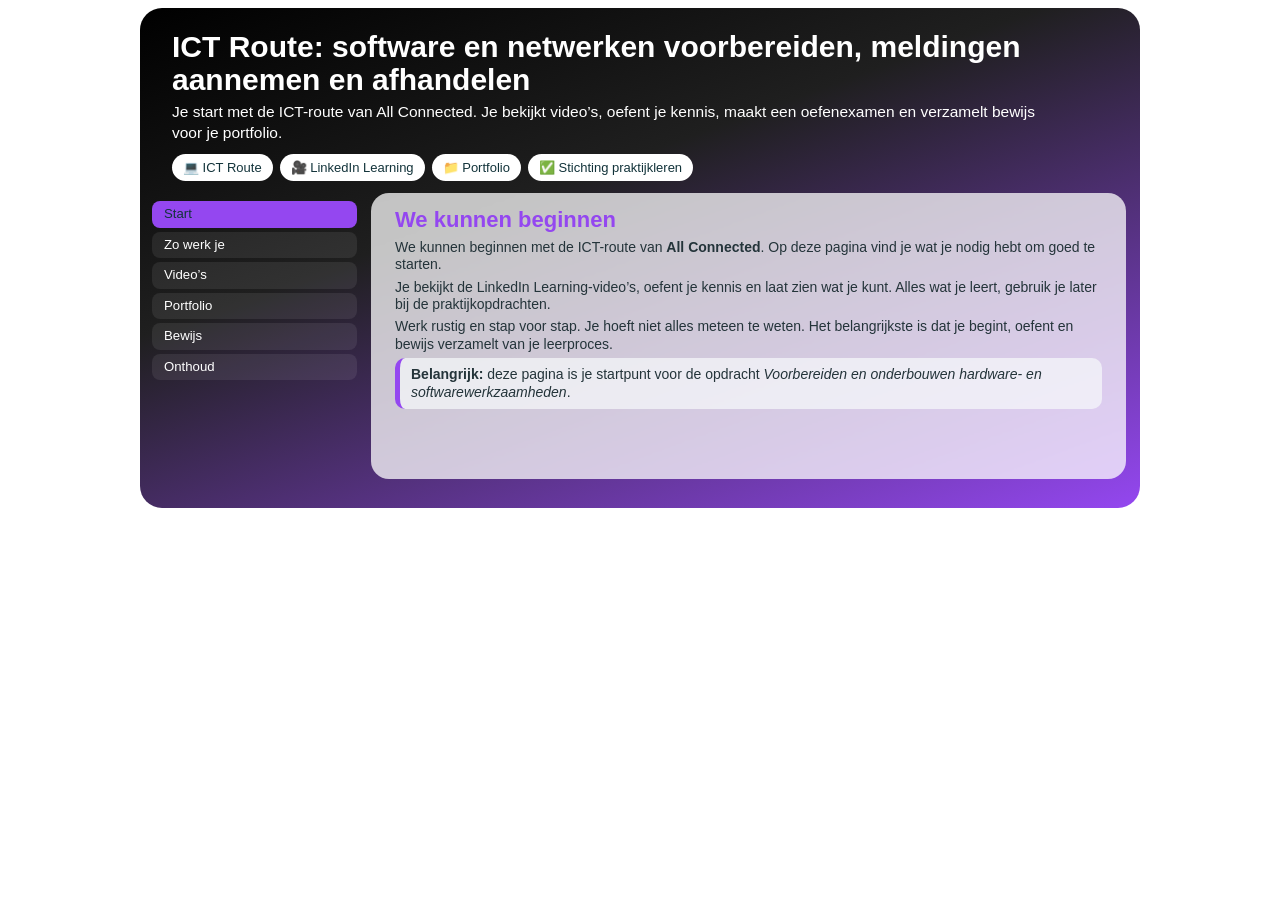
==== connectedlinked.html @ fda85d9c "Add files via upload" ====
<!DOCTYPE html>
<html lang="nl">
<head>
<meta charset="UTF-8">
<title>ICT Route - Voorbereiden en onderbouwen</title>

<style>
* {
  box-sizing: border-box;
}

.tab-wrapper {
  width: 1000px;
  height: 500px;
  margin: 0 auto;
  font-family: Arial, sans-serif;
  overflow: hidden;
  border-radius: 22px;
  background: linear-gradient(160deg, #000000 0%, #1f1f1f 38%, #9447F0 100%);
}

.banner {
  height: 145px;
  box-sizing: border-box;
  background: transparent;
  border-radius: 22px 22px 0 0;
  color: white;
  padding: 22px 32px 16px;
}

.banner h1 {
  margin: 0 0 6px;
  font-size: 30px;
  line-height: 1.1;
  color: white;
}

.banner p {
  margin: 0;
  font-size: 15.5px;
  line-height: 1.35;
  max-width: 870px;
  color: white;
}

.chips {
  display: flex;
  gap: 7px;
  flex-wrap: wrap;
  margin-top: 10px;
}

.chips span {
  background: white;
  color: #12333a;
  border-radius: 999px;
  padding: 6px 11px;
  font-size: 13px;
}

.tab-page {
  height: 355px;
  display: flex;
  gap: 12px;
  border: none;
  border-radius: 0 0 22px 22px;
  overflow: hidden;
  background: transparent;
  padding: 0 14px 14px 0;
}

.tab-menu {
  flex: 0 0 205px;
  width: 205px;
  background: transparent;
  padding: 8px 0 10px 12px;
  overflow: hidden;
  position: relative;
  z-index: 2;
}

.tab-button {
  width: 100%;
  display: block;
  border: none;
  background: rgba(255,255,255,0.08);
  color: white;
  text-align: left;
  padding: 6px 12px;
  margin-bottom: 4px;
  border-radius: 8px;
  cursor: pointer;
  font-size: 13.2px;
  line-height: 1.1;
}

.tab-button:hover,
.tab-button.active {
  background: #9447F0;
  color: #12333a;
}

.tab-content-area {
  flex: 1 1 auto;
  min-width: 0;
  height: 341px;
  padding: 14px 24px;
  overflow-y: hidden;
  background: rgba(255,255,255,0.74);
  border-radius: 18px;
  backdrop-filter: blur(1px);
  position: relative;
  z-index: 1;
}

.tab-content {
  display: none;
}

.tab-content.active {
  display: block;
}

.tab-content h2 {
  color: #9447F0;
  margin: 0 0 6px;
  font-size: 22px;
}

.tab-content p {
  font-size: 14px;
  line-height: 1.24;
  margin: 0 0 5px;
  color: #24343a;
}

.tab-content ul,
.tab-content ol {
  margin: 4px 0 6px 20px;
  padding: 0;
}

.tab-content li {
  font-size: 14px;
  line-height: 1.22;
  margin-bottom: 3px;
  color: #24343a;
}

.note,
.info {
  background: rgba(247,250,251,0.72);
  border-left: 5px solid #9447F0;
  padding: 8px 11px;
  border-radius: 10px;
  color: #24343a;
  margin: 7px 0;
  font-size: 14px;
  line-height: 1.22;
}

.action-link {
  display: inline-block;
  background: #9447F0;
  color: #12333a;
  text-decoration: none;
  border-radius: 999px;
  padding: 7px 13px;
  font-weight: bold;
  font-size: 13.5px;
  margin-top: 4px;
}

.action-link:hover {
  background:  #E5C7FE;
  color: #12333a;
}

.badge {
  display: inline-block;
  background: #1e7e8f;
  color: white;
  border-radius: 999px;
  padding: 5px 10px;
  font-size: 12.5px;
  margin-bottom: 4px;
}


/* Voorkomt dat vlakken over elkaar heen schuiven of content wordt afgesneden */
.tab-wrapper {
  width: min(1000px, 100%);
  min-height: 500px;
  height: auto;
}

.banner {
  min-height: 145px;
  height: auto;
}

.tab-page {
  min-height: 355px;
  height: auto;
  align-items: stretch;
  padding: 0 14px 14px 12px;
  gap: 14px;
  overflow: visible;
}

.tab-menu {
  flex: 0 0 205px;
  width: 205px;
  padding-left: 0;
  overflow: visible;
}

.tab-content-area {
  flex: 1 1 auto;
  min-width: 0;
  height: auto;
  min-height: 341px;
  max-height: none;
  overflow-y: auto;
  margin: 0;
}

.tab-button {
  position: relative;
  z-index: 3;
}



/* Aanpassing: onderste sectie (menu + wit tekstvlak) verder omlaag, zonder de banner te wijzigen */
.tab-wrapper {
  width: min(1000px, 100%);
  height: 500px;
  min-height: 0;
  overflow: hidden;
}

.banner {
  height: 145px;
  min-height: 0;
}

.tab-page {
  height: 300px;
  min-height: 0;
  margin-top: 40px;
  align-items: stretch;
  padding: 0 14px 14px 12px;
  gap: 14px;
  overflow: hidden;
}

.tab-menu {
  flex: 0 0 205px;
  width: 205px;
  padding-left: 0;
  overflow: visible;
}

.tab-content-area {
  flex: 1 1 auto;
  min-width: 0;
  height: 286px;
  min-height: 0;
  max-height: 286px;
  overflow: hidden;
  margin: 0;
}

@media (max-width: 760px) {
  .tab-page {
    flex-direction: column;
    padding: 0 12px 14px;
  }

  .tab-menu {
    width: 100%;
    flex: 0 0 auto;
    display: flex;
    flex-wrap: wrap;
    gap: 6px;
    padding: 8px 0 0;
  }

  .tab-button {
    width: auto;
    margin-bottom: 0;
  }
}

</style>
</head>

<body>

<div class="tab-wrapper">

  <section class="banner">
    <h1>ICT Route: software en netwerken voorbereiden, meldingen aannemen en afhandelen</h1>
    <p>Je start met de ICT-route van All Connected. Je bekijkt video’s, oefent je kennis, maakt een oefenexamen en verzamelt bewijs voor je portfolio.</p>

    <div class="chips">
      <span>💻 ICT Route</span>
      <span>🎥 LinkedIn Learning</span>
      <span>📁 Portfolio</span>
      <span>✅ Stichting praktijkleren</span>
    </div>
  </section>

  <div class="tab-page">
    <div class="tab-menu">
      <button class="tab-button active" onclick="openTab(event, 'start')">Start</button>
      <button class="tab-button" onclick="openTab(event, 'werken')">Zo werk je</button>
      <button class="tab-button" onclick="openTab(event, 'videos')">Video’s</button>
      <button class="tab-button" onclick="openTab(event, 'portfolio')">Portfolio</button>
      <button class="tab-button" onclick="openTab(event, 'bewijs')">Bewijs</button>
      <button class="tab-button" onclick="openTab(event, 'onthoud')">Onthoud</button>
    </div>

    <div class="tab-content-area">

      <div id="start" class="tab-content active">
        <h2>We kunnen beginnen</h2>
        <p>We kunnen beginnen met de ICT-route van <strong>All Connected</strong>. Op deze pagina vind je wat je nodig hebt om goed te starten.</p>
        <p>Je bekijkt de LinkedIn Learning-video’s, oefent je kennis en laat zien wat je kunt. Alles wat je leert, gebruik je later bij de praktijkopdrachten.</p>
        <p>Werk rustig en stap voor stap. Je hoeft niet alles meteen te weten. Het belangrijkste is dat je begint, oefent en bewijs verzamelt van je leerproces.</p>
        <p class="note"><strong>Belangrijk:</strong> deze pagina is je startpunt voor de opdracht <em>Voorbereiden en onderbouwen hardware- en softwarewerkzaamheden</em>.</p>
      </div>

      <div id="werken" class="tab-content">
        <h2>Zo werk je met deze pagina</h2>
        <p>Gebruik deze pagina als routekaart. Je gaat niet alleen kijken, maar ook actief verwerken wat je leert.</p>
        <ol>
          <li>Bekijk een stukje theorie of video.</li>
          <li>Maak korte aantekeningen van wat je leert.</li>
          <li>Gebruik je kennis bij de praktijkopdrachten.</li>
          <li>Maak screenshots van je voortgang of resultaten.</li>
          <li>Zet belangrijke bewijzen en reflecties in je portfolio.</li>
        </ol>
        <p class="info"><strong>Tip:</strong> schrijf vooral dingen op die je later kunt gebruiken bij All Connected. Zo maak je de koppeling tussen theorie en praktijk.</p>
      </div>

      <div id="videos" class="tab-content">
        <h2>Start met de LinkedIn-video’s</h2>
        <p></p>
        <p>Bekijk de LinkedIn-video’s en gebruik wat je leert bij de opdrachten van All Connected.</p>
        <p>Maak tijdens het kijken korte aantekeningen. Schrijf vooral op welke begrippen, onderdelen of keuzes je later nodig hebt bij hardware- en softwarewerkzaamheden.</p>
        <p>Je hoeft niet alles in één keer te begrijpen. Kijk gericht, pauzeer wanneer nodig en noteer wat belangrijk is.</p>
        <p><a class="action-link" href="https://www.linkedin.com/learning/basisbeginselen-van-netwerken-de-basis-van-netwerken?contextUrn=urn%3Ali%3AlearningCollection%3A7441348246800850944&u=84048860" target="_blank" rel="noopener">Basisbeginselen van netwerken</a></p>
        <p><a class="action-link" href="https://www.linkedin.com/learning/learning-subnetting-2019?contextUrn=urn%3Ali%3AlearningCollection%3A7441348246800850944&u=84048860" target="_blank" rel="noopener">Subnetting leren</a></p>
        <p><a class="action-link" href="https://www.linkedin.com/learning/build-and-configure-networks-with-packet-tracer?contextUrn=urn%3Ali%3AlearningCollection%3A7441348246800850944&u=84048860" target="_blank" rel="noopener">Bouw en configureer netwerken met Packet Tracer</a></p>
      </div>

      <div id="portfolio" class="tab-content">
        <h2>Portfolio-tip</h2>
        <p>Maak screenshots van je voortgang, noteer wat je hebt geleerd en bewaar je resultaten. Zo laat je niet alleen zien wat je hebt gemaakt, maar ook hoe je hebt geleerd.</p>
        <p class="info"><strong>Tip:</strong> zet niet alleen het eindresultaat in je portfolio, maar ook bewijs van je leerproces.</p>
        <ul>
          <li>Screenshot van bekeken video’s.</li>
          <li>Screenshot van je oefenresultaat.</li>
          <li>Korte reflectie: wat heb je geleerd?</li>
          <li>Korte reflectie: wat wil je nog verbeteren?</li>
        </ul>
      </div>

      <div id="bewijs" class="tab-content">
        <h2>Wat bewaar je als bewijs?</h2>
        <p>Bewijs laat zien dat je actief hebt gewerkt aan de ICT-route. Verzamel daarom tijdens het werken meerdere soorten bewijs.</p>
        <ul>
          <li>Aantekeningen van de theorie of video’s.</li>
          <li>Screenshots van voortgang in LinkedIn Learning.</li>
          <li>Screenshots van het oefenexamen of oefenresultaat.</li>
          <li>Voorbeelden waarin je de theorie gebruikt bij een praktijkopdracht.</li>
          <li>Een korte reflectie op wat goed ging en wat je nog wilt oefenen.</li>
        </ul>
        <p>Bewaar je bewijs netjes, zodat je het later makkelijk kunt terugvinden en toevoegen aan je portfolio.</p>
      </div>

      <div id="onthoud" class="tab-content">
        <h2>Onthoud dit goed</h2>
        <p>Deze pagina is je startpunt. Begin rustig, werk stap voor stap en verzamel onderweg bewijs voor je portfolio.</p>
        <p>Oefenen hoort erbij. Je hoeft niet alles meteen te weten. Door video’s te bekijken, aantekeningen te maken en jezelf te testen, word je steeds zekerder.</p>
        <p>Gebruik wat je leert bij de opdrachten van All Connected. Zo laat je zien dat je theorie kunt koppelen aan echte ICT-werkzaamheden.</p>
        <p class="note"><strong>Belangrijk:</strong> werk actief mee, bewaar je bewijs en reflecteer kort op wat je hebt geleerd.</p>
      </div>

    </div>
  </div>
</div>

<script>
function openTab(event, tabId) {
  document.querySelectorAll(".tab-content").forEach(function(content) {
    content.classList.remove("active");
  });

  document.querySelectorAll(".tab-button").forEach(function(button) {
    button.classList.remove("active");
  });

  document.getElementById(tabId).classList.add("active");
  event.currentTarget.classList.add("active");
}
</script>

</body>
</html>
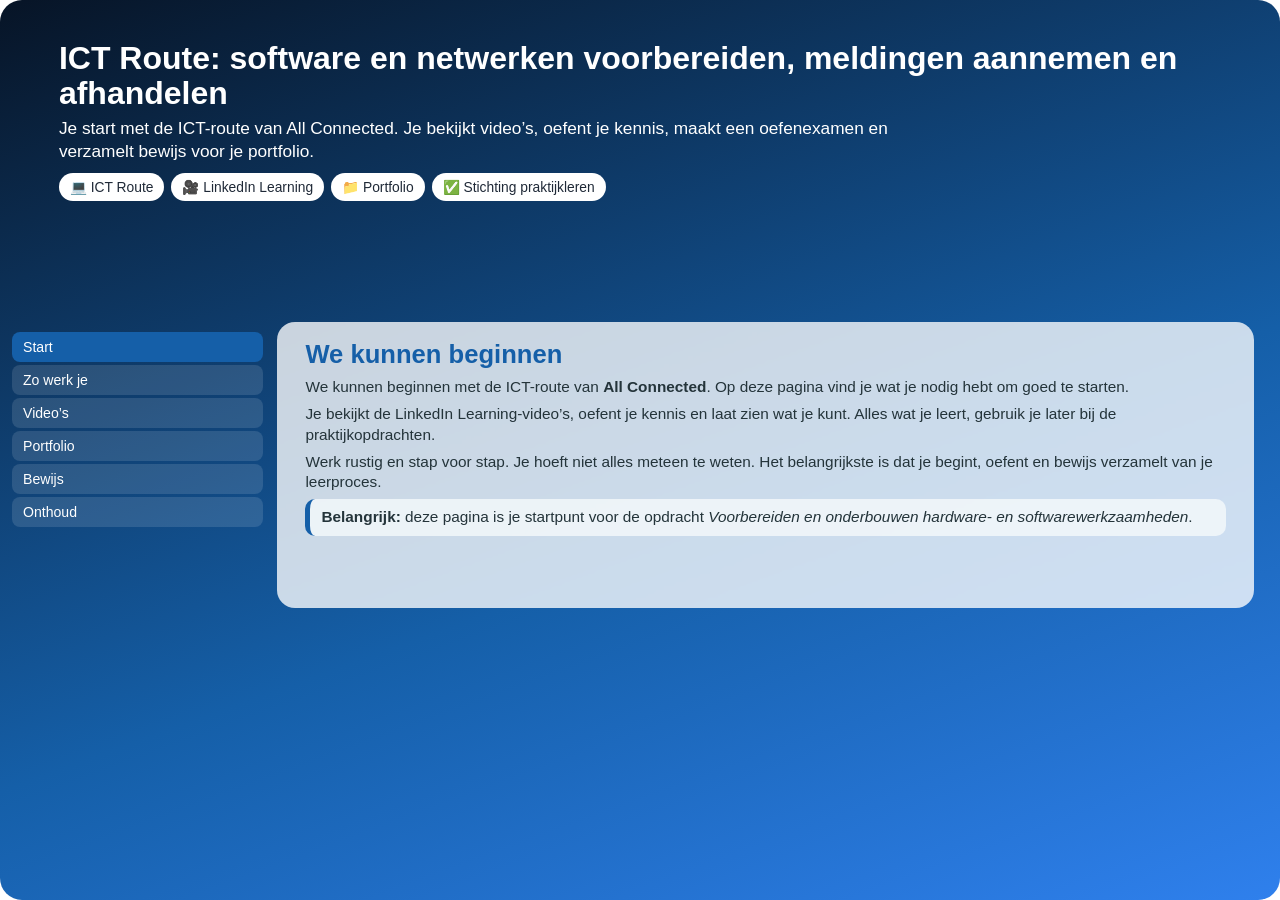
==== commit 6ccec77a: "Add files via upload" ====
--- a/connectedlinked.html
+++ b/connectedlinked.html
@@ -294,9 +294,10 @@
 }
 
 </style>
+<link rel="stylesheet" href="style.css">
 </head>
 
-<body>
+<body data-page="linked">
 
 <div class="tab-wrapper">
 
@@ -351,9 +352,9 @@
         <p>Bekijk de LinkedIn-video’s en gebruik wat je leert bij de opdrachten van All Connected.</p>
         <p>Maak tijdens het kijken korte aantekeningen. Schrijf vooral op welke begrippen, onderdelen of keuzes je later nodig hebt bij hardware- en softwarewerkzaamheden.</p>
         <p>Je hoeft niet alles in één keer te begrijpen. Kijk gericht, pauzeer wanneer nodig en noteer wat belangrijk is.</p>
-        <p><a class="action-link" href="https://www.linkedin.com/learning/basisbeginselen-van-netwerken-de-basis-van-netwerken?contextUrn=urn%3Ali%3AlearningCollection%3A7441348246800850944&u=84048860" target="_blank" rel="noopener">Basisbeginselen van netwerken</a></p>
-        <p><a class="action-link" href="https://www.linkedin.com/learning/learning-subnetting-2019?contextUrn=urn%3Ali%3AlearningCollection%3A7441348246800850944&u=84048860" target="_blank" rel="noopener">Subnetting leren</a></p>
-        <p><a class="action-link" href="https://www.linkedin.com/learning/build-and-configure-networks-with-packet-tracer?contextUrn=urn%3Ali%3AlearningCollection%3A7441348246800850944&u=84048860" target="_blank" rel="noopener">Bouw en configureer netwerken met Packet Tracer</a></p>
+        <p><a class="action-link" href="https://www.linkedin.com/learning/windows-server-2022-installation-and-configuration?contextUrn=urn%3Ali%3AlearningCollection%3A7441348246800850944&u=84048860" target="_blank" rel="noopener">Windows server 2022</a></p>
+        <p><a class="action-link" href="https://www.linkedin.com/learning/windows-server-2022-install-and-configure-active-directory?contextUrn=urn%3Ali%3AlearningCollection%3A7441348246800850944&u=84048860" target="_blank" rel="noopener">Active directory</a></p>
+        <p><a class="action-link" href="https://www.linkedin.com/learning/it-help-desk-for-beginners-22349140?contextUrn=urn%3Ali%3AlearningCollection%3A7441348246800850944&u=84048860" target="_blank" rel="noopener">IT helpdesk voor beginners</a></p>
       </div>
 
       <div id="portfolio" class="tab-content">
--- a/style.css
+++ b/style.css
@@ -0,0 +1,15 @@
+/* BPV – centrale vormgeving. Kleuren uit Kleuren Canvas. */
+:root{--kleur-01:#2F80ED;--kleur-02:#CFE7FF;--kleur-03:#78B7F3;--kleur-04:#155FA8;--ink:#101828;--glass:rgba(255,255,255,.76)}
+*{box-sizing:border-box}html,body{width:100%;min-height:100%;margin:0;font-family:Arial,Helvetica,sans-serif}body{overflow:hidden;background:transparent}
+/* Foto-index */
+.landing-page{display:grid;place-items:start center;background:#1f1f1f}.landing-shell{width:min(1000px,100vw);height:500px;overflow:hidden;border-radius:24px;box-shadow:0 18px 46px rgba(0,0,0,.25)}.landing-link{position:relative;display:block;width:100%;height:100%;overflow:hidden}.landing-photo{display:block;width:100%;height:100%;object-fit:cover;transition:transform .3s ease}.landing-link:hover .landing-photo{transform:scale(1.035)}.landing-copy{position:absolute;left:48px;bottom:42px;color:#fff;text-shadow:0 2px 8px #000;font-size:18px;font-weight:700}.landing-copy strong{display:block;font-size:48px;line-height:1}
+/* Menu */
+.menu-page{display:grid;place-items:start center}.menu-page .page-shell{width:min(1000px,100vw);height:500px;padding:18px 24px;overflow:hidden;border-radius:24px;background:radial-gradient(circle at 12% 8%,rgba(255,255,255,.26),transparent 30%),linear-gradient(145deg,#071426 0%,var(--kleur-04) 52%,var(--kleur-01) 100%)}.menu-layout{height:100%;display:grid;grid-template-columns:1fr .92fr;gap:24px}.menu-copy{align-self:center;padding:25px;border-radius:20px;background:var(--glass)}.menu-copy h1{margin:0 0 12px;font-size:34px;color:var(--kleur-04)}.menu-copy p{margin:0;font-size:16px;line-height:1.45}.menu-links{display:grid;align-content:center;gap:9px}.menu-links a{display:grid;grid-template-columns:46px 1fr 20px;align-items:center;gap:11px;min-height:72px;padding:10px 15px;border-left:7px solid var(--kleur-01);border-radius:16px;background:var(--glass);color:var(--ink);text-decoration:none;transition:transform .16s ease,background .16s ease}.menu-links a:hover{transform:translateY(-2px);background:#fff}.menu-icon{display:grid;place-items:center;width:42px;height:42px;border-radius:12px;background:var(--kleur-02);color:var(--kleur-04);font-weight:900}.menu-links b{display:block;font-size:17px}.menu-links small{color:#344054;font-size:12px}.menu-arrow{color:var(--kleur-04);font-size:22px;font-weight:900}
+/* Popup */
+.page-modal{position:fixed;z-index:9999;inset:0;display:none;align-items:center;justify-content:center;padding:2.5vh 2.5vw;background:rgba(0,0,0,.22);backdrop-filter:blur(2px)}.page-modal.is-open{display:flex}.page-modal__window{position:relative;width:95vw;height:95vh;overflow:hidden;border-radius:22px;background:rgba(255,255,255,.92);opacity:.92;box-shadow:0 28px 80px rgba(0,0,0,.52)}.page-modal__frame{width:100%;height:100%;border:0}.page-modal__close{position:absolute;z-index:2;top:12px;right:14px;width:40px;height:40px;border:1px solid #fff;border-radius:50%;background:#101828;color:#fff;font-size:27px;cursor:pointer}
+/* Lespagina's */
+body[data-page]{height:100vh;overflow:hidden}body[data-page] .tab-wrapper{width:100%;height:100%;overflow:hidden;background:linear-gradient(160deg,#071426 0%,#155FA8 58%,#2F80ED 100%)}body[data-page] .banner{height:calc(28% + 30px);padding:3.2% 4.6% 1.8%;color:#fff}body[data-page] .banner h1{margin:0 0 7px;color:#fff;font-size:clamp(24px,2.5vw,38px);line-height:1.08}body[data-page] .banner p{margin:0;max-width:870px;color:#fff;font-size:clamp(14px,1.35vw,19px);line-height:1.34}body[data-page] .chips{display:flex;flex-wrap:wrap;gap:7px;margin-top:10px}body[data-page] .chips span{padding:6px 11px;border-radius:999px;background:#fff;color:#1f2937;font-size:clamp(11px,1.08vw,14px);white-space:nowrap}body[data-page] .tab-page{display:flex;gap:14px;height:calc(72% - 30px);padding:0 2% 2% 0;overflow:hidden}body[data-page] .tab-menu{flex:0 0 21%;width:21%;padding:10px 0 10px 12px;overflow:hidden}body[data-page] .tab-button{display:block;width:100%;margin:0 0 3px;padding:7px 11px;border:0;border-radius:8px;background:rgba(255,255,255,.12);color:#fff;text-align:left;font-size:clamp(11px,1.1vw,15px);line-height:1.14;cursor:pointer}body[data-page] .tab-button:hover,body[data-page] .tab-button.active{background:var(--kleur-04)}body[data-page] .tab-content-area{flex:1;min-width:0;height:100%;padding:18px 28px;overflow:hidden;border-radius:18px;background:rgba(255,255,255,.78);color:#24343a}body[data-page] .tab-content{display:none}body[data-page] .tab-content.active{display:block}body[data-page] .tab-content h2{margin:0 0 8px;color:var(--kleur-04);font-size:clamp(22px,2vw,30px)}body[data-page] .tab-content p,body[data-page] .tab-content li{font-size:clamp(13px,1.2vw,17px);line-height:1.32}body[data-page] .tab-content p{margin:0 0 7px}body[data-page] .tab-content ul,body[data-page] .tab-content ol{margin:5px 0 8px 21px;padding:0}body[data-page] .tab-content li{margin-bottom:3px}body[data-page] .note,body[data-page] .info{margin:8px 0;padding:8px 11px;border-left:5px solid var(--kleur-04);border-radius:10px;background:rgba(247,250,251,.78)}body[data-page] .action-link{display:inline-block;margin:3px 5px 3px 0;padding:8px 13px;border-radius:999px;background:var(--kleur-04);color:#fff;text-decoration:none;font-weight:700;font-size:14px}
+body[data-page] { display: block; }
+
+/* Beroepsproject */
+body[data-page="beroepsproject"] .page-shell{width:100%;height:100%;padding:22px;overflow:hidden;border-radius:0;background:linear-gradient(145deg,#071426,#155FA8 60%,#2F80ED)}body[data-page="beroepsproject"] .content-grid{height:100%;display:grid;grid-template-columns:.95fr 1.05fr;gap:16px}body[data-page="beroepsproject"] .left-column{display:grid;grid-template-rows:auto 1fr;gap:12px}body[data-page="beroepsproject"] .glass-card,body[data-page="beroepsproject"] .topic-card{padding:15px 18px;border-left:7px solid var(--kleur-01);border-radius:18px;background:var(--glass)}body[data-page="beroepsproject"] .pill{display:inline-block;margin-bottom:7px;padding:6px 10px;border-radius:999px;background:#fff;color:var(--kleur-04);font-size:12px;font-weight:800}body[data-page="beroepsproject"] .section-title{margin:0 0 8px;font-size:22px;color:var(--kleur-04)}body[data-page="beroepsproject"] .body-text,body[data-page="beroepsproject"] .topic-desc,body[data-page="beroepsproject"] .topic-examples{margin:0 0 8px;font-size:14px;line-height:1.32}body[data-page="beroepsproject"] .tags{display:flex;gap:7px}body[data-page="beroepsproject"] .tag{padding:6px 10px;border-radius:999px;background:#fff;font-size:12px;font-weight:700}body[data-page="beroepsproject"] .section-heading{margin:2px 0 8px;color:#fff;font-weight:900}body[data-page="beroepsproject"] .topic-list{display:grid;gap:9px}body[data-page="beroepsproject"] .topic-title{margin:0 0 5px;color:var(--kleur-04);font-size:17px}body[data-page="beroepsproject"] .label{color:var(--kleur-04);font-weight:800}
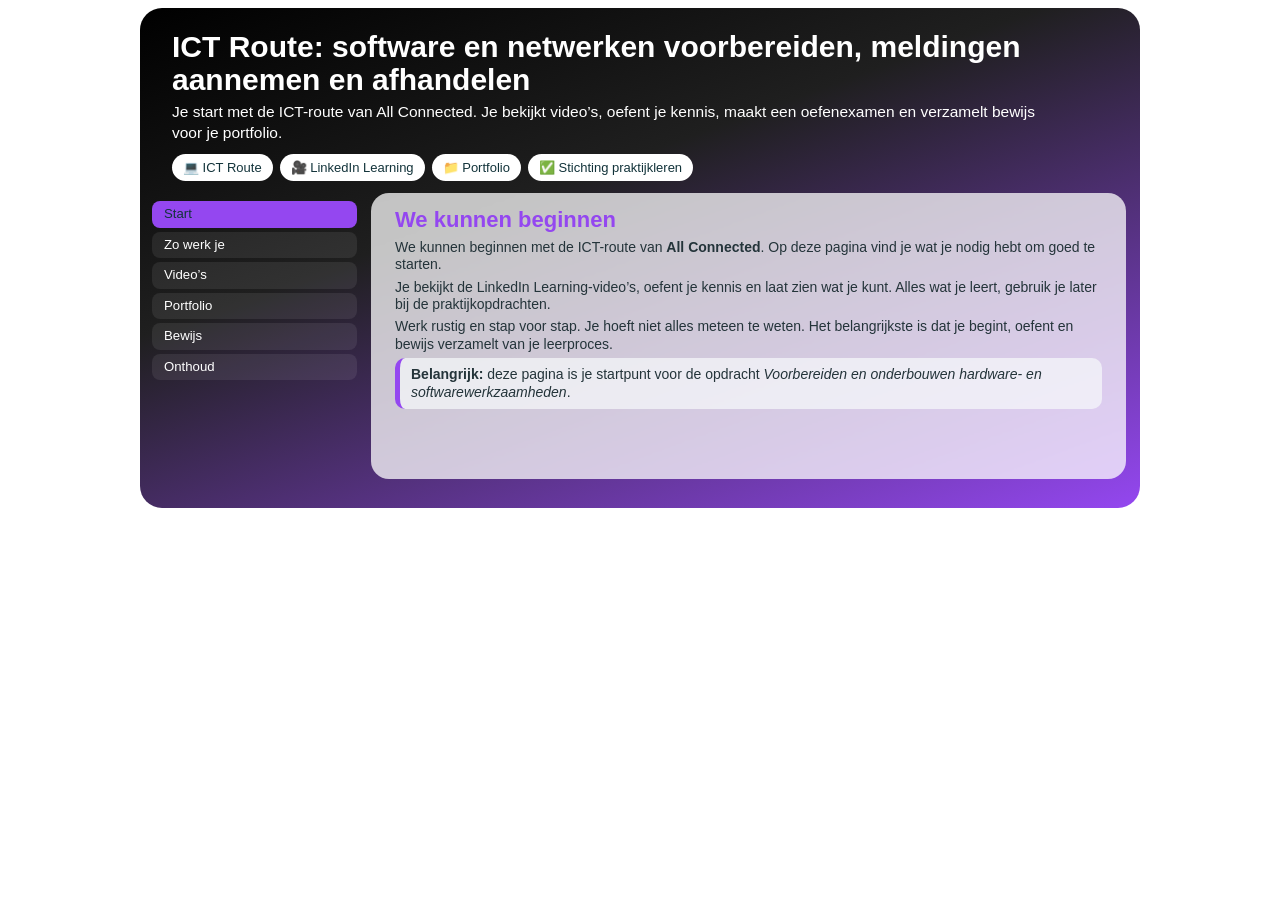
==== commit 368baaee: "Add files via upload" ====
--- a/connectedlinked.html
+++ b/connectedlinked.html
@@ -294,10 +294,9 @@
 }
 
 </style>
-<link rel="stylesheet" href="style.css">
 </head>
 
-<body data-page="linked">
+<body>
 
 <div class="tab-wrapper">
 
